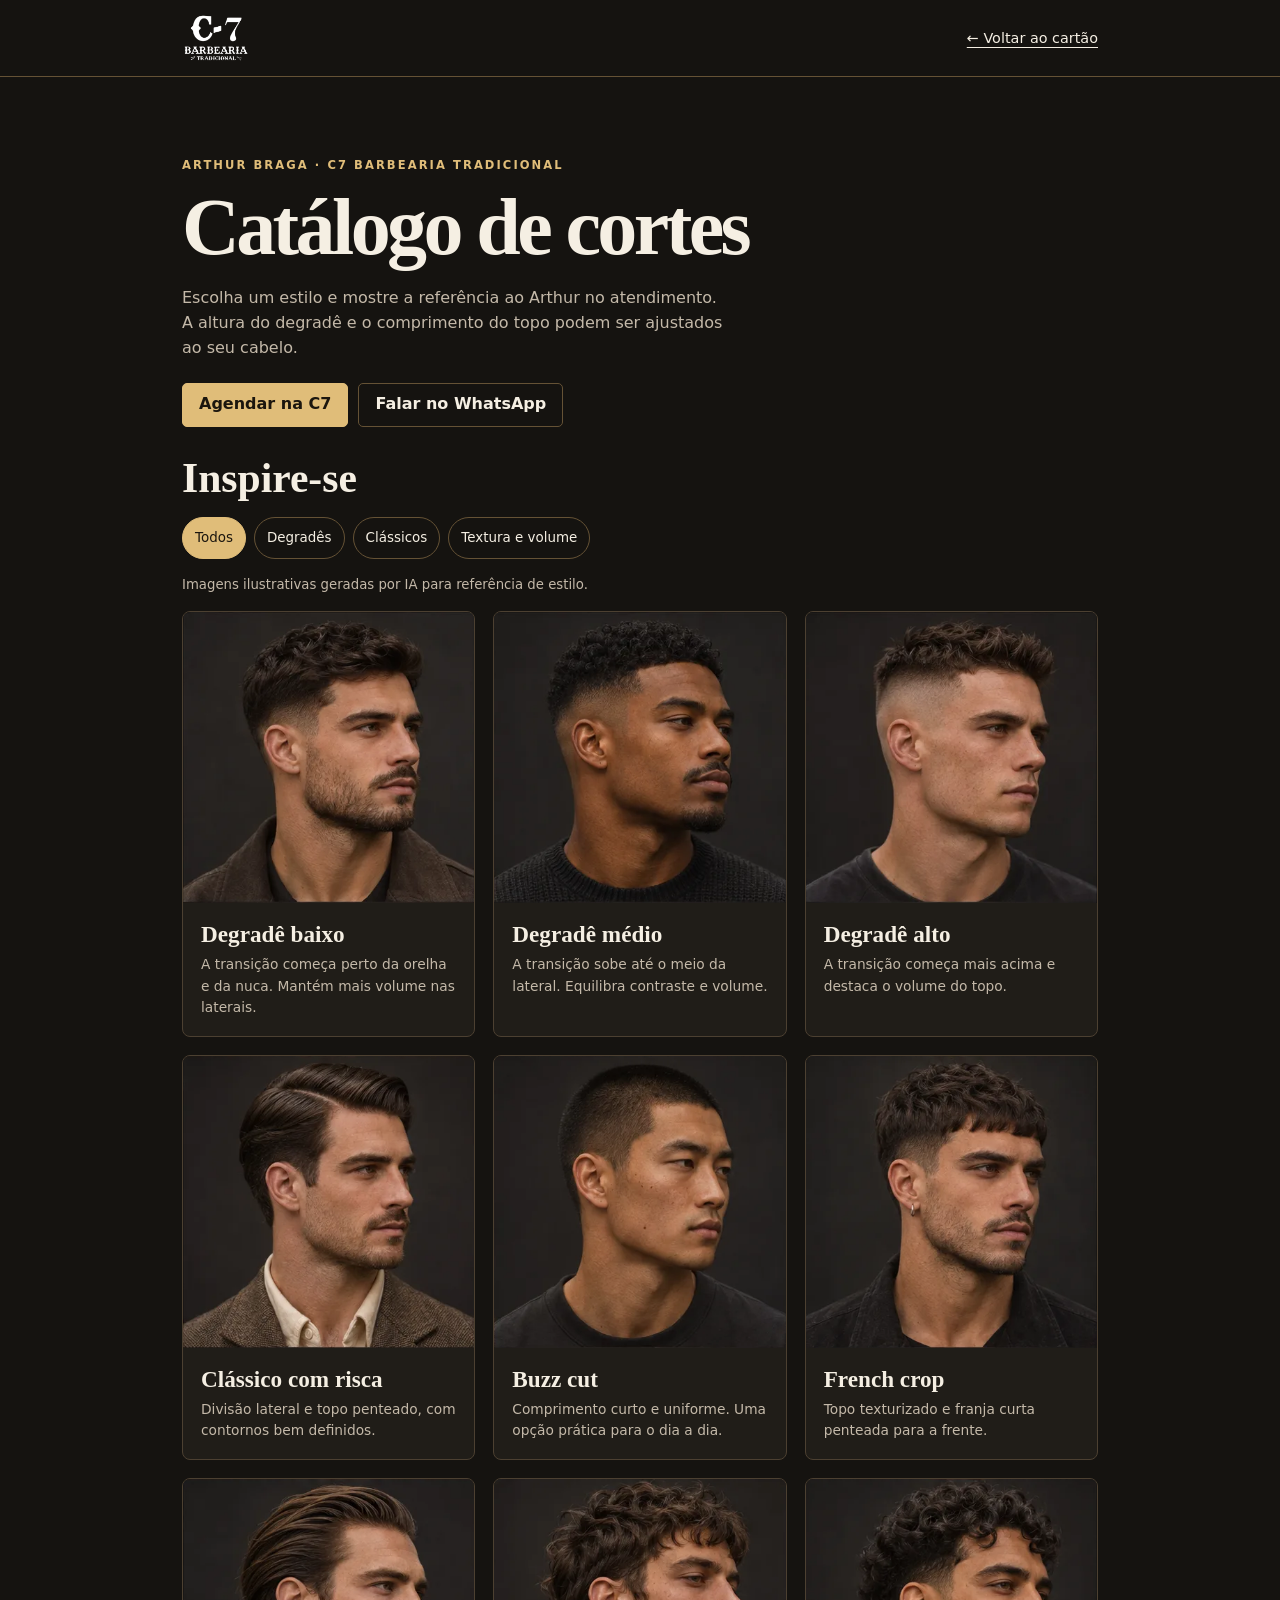
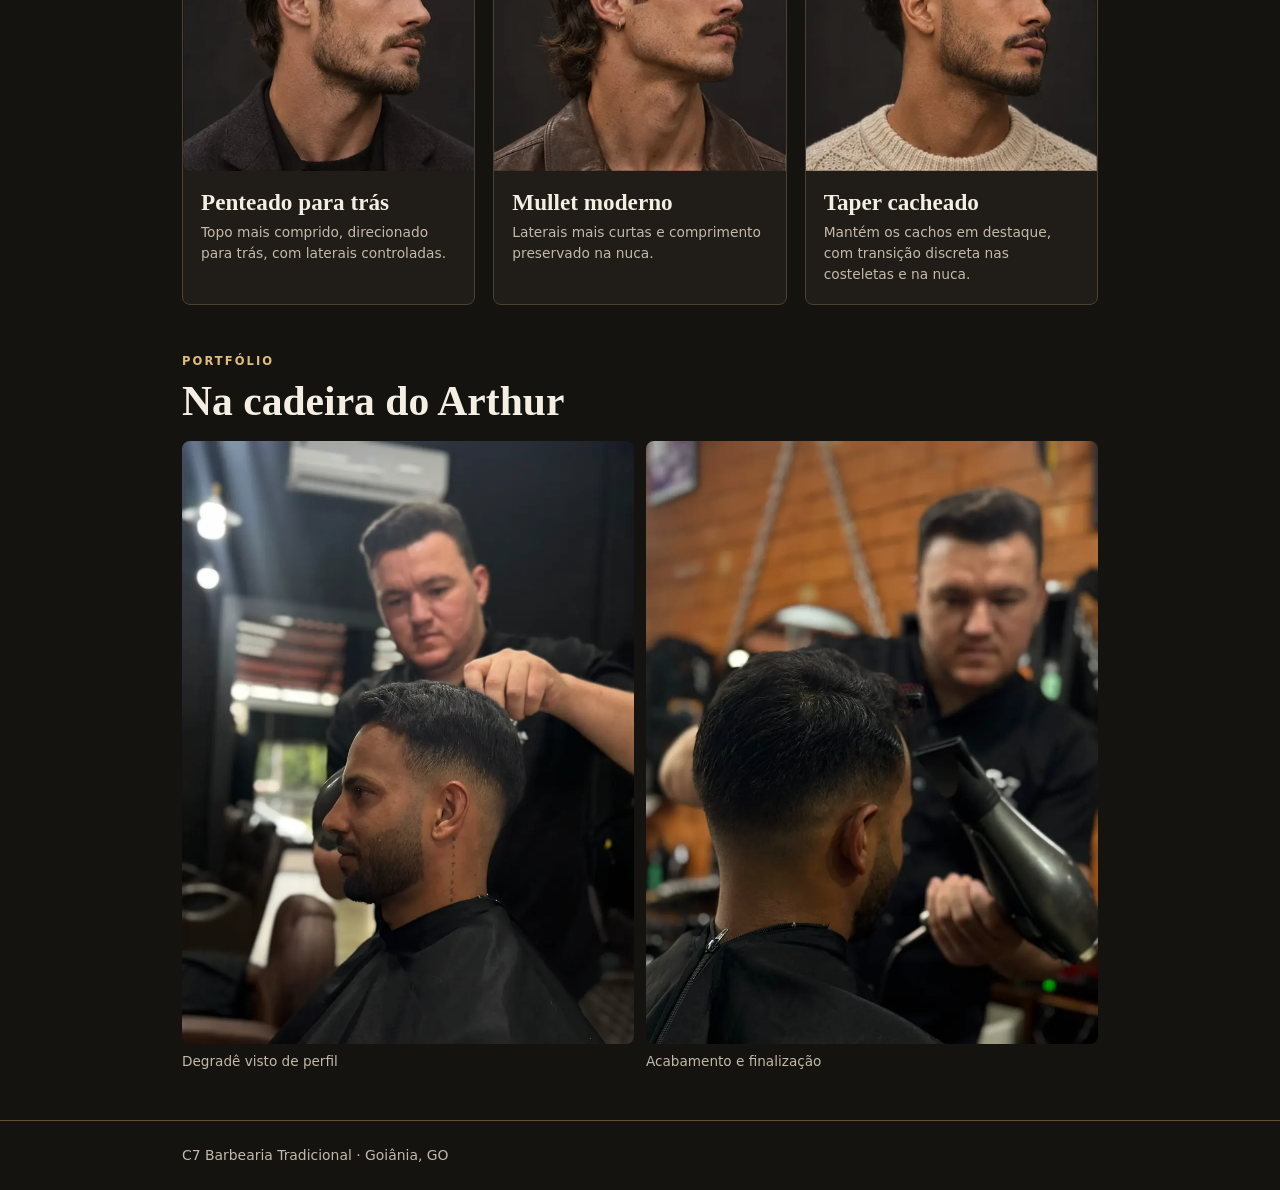
==== catalogo/index.html @ 0d9a0e84 "Adiciona catálogo digital de cortes ao cartão do Arthur" ====
<!doctype html>
<html lang="pt-BR">
<head>
<meta charset="utf-8">
<meta name="viewport" content="width=device-width, initial-scale=1">
<title>Catálogo de cortes | Arthur Braga · C7 Barbearia</title>
<meta name="description" content="Explore referências de cortes masculinos e conheça o trabalho do Arthur na C7 Barbearia Tradicional.">
<link rel="icon" href="/logo.webp">
<meta name="theme-color" content="#151310">
<style>
:root{color-scheme:dark;--bg:#151310;--panel:#201d18;--gold:#e0bd79;--text:#f5efe3;--muted:#c4b9a9;--line:#655235}
*{box-sizing:border-box}
body{margin:0;background:var(--bg);color:var(--text);font:16px/1.55 system-ui,sans-serif}
[hidden]{display:none!important}
a{color:inherit}
a:focus-visible,button:focus-visible{outline:2px solid var(--gold);outline-offset:4px}
.wrap{max-width:1000px;margin:auto;padding-inline:clamp(16px,4vw,42px)}
header{border-bottom:1px solid var(--line)}
.bar{display:flex;justify-content:space-between;align-items:center;gap:18px;padding-block:12px}
.bar img{display:block;width:68px;height:52px;object-fit:contain}
.back{font-size:.9rem;text-underline-offset:4px}
.intro{padding-block:clamp(36px,8vw,80px) 28px}
.kicker{color:var(--gold);letter-spacing:.18em;text-transform:uppercase;font-size:.72rem;font-weight:700;margin:0 0 8px}
h1,h2,h3{font-family:Georgia,serif;line-height:1.12;margin:0}
h1{font-size:clamp(2.6rem,7vw,5rem);letter-spacing:-.045em}
h2{font-size:clamp(1.6rem,4vw,2.6rem)}
h3{font-size:clamp(1.06rem,2.5vw,1.45rem)}
p{margin:0}
.lead{max-width:550px;color:var(--muted);margin:14px 0 22px}
.actions{display:flex;gap:10px;flex-wrap:wrap}
.button{display:inline-flex;align-items:center;justify-content:center;min-height:44px;padding:8px 16px;border:1px solid var(--line);border-radius:5px;text-decoration:none;font-weight:650}
.primary{background:var(--gold);border-color:var(--gold);color:#1b160e}
section{margin-bottom:48px}
.filters{display:flex;flex-wrap:wrap;gap:8px;margin:16px 0}
.filters button{font:inherit;font-size:.84rem;color:var(--text);background:transparent;border:1px solid var(--line);border-radius:100px;padding:8px 12px;min-height:42px;cursor:pointer}
.filters button[aria-pressed=true]{background:var(--gold);color:#1b160e;border-color:var(--gold)}
.note{color:var(--muted);font-size:.83rem;margin:10px 0 15px}
.grid{display:grid;grid-template-columns:repeat(2,minmax(0,1fr));gap:12px}
@media(min-width:700px){.grid{grid-template-columns:repeat(3,minmax(0,1fr));gap:18px}}
.style{background:var(--panel);border:1px solid #4c4031;border-radius:8px;overflow:hidden}
.portrait{aspect-ratio:1;background:#2c2823 url('./referencias.webp') no-repeat;background-size:300% 300%;background-position:var(--x) var(--y)}
.copy{padding:clamp(10px,2vw,18px)}
.copy p{color:var(--muted);font-size:.86rem;margin-top:7px}
.work{display:grid;grid-template-columns:1fr 1fr;gap:12px;margin-top:16px}
figure{margin:0}
.work img{display:block;width:100%;height:auto;border-radius:8px}
figcaption{color:var(--muted);font-size:.85rem;margin-top:7px}
footer{padding-block:24px;border-top:1px solid var(--line);color:var(--muted);font-size:.87rem}
</style>
</head>
<body>
<header><div class="wrap bar"><a href="/" aria-label="Cartão do Arthur"><img src="/logo.webp" alt="C7 Barbearia Tradicional"></a><a class="back" href="/">← Voltar ao cartão</a></div></header>
<main class="wrap">
<div class="intro">
<p class="kicker">Arthur Braga · C7 Barbearia Tradicional</p>
<h1>Catálogo de cortes</h1>
<p class="lead">Escolha um estilo e mostre a referência ao Arthur no atendimento. A altura do degradê e o comprimento do topo podem ser ajustados ao seu cabelo.</p>
<div class="actions"><a class="button primary" href="https://c7barbeariatradicional.com.br/">Agendar na C7</a><a class="button" href="https://wa.me/message/7AZPO5FSDTE3I1">Falar no WhatsApp</a></div>
</div>
<section aria-labelledby="inspire">
<h2 id="inspire">Inspire-se</h2>
<div class="filters" role="group" aria-label="Filtrar estilos" hidden>
<button type="button" data-filter="todos" aria-pressed="true">Todos</button>
<button type="button" data-filter="degrade" aria-pressed="false">Degradês</button>
<button type="button" data-filter="classico" aria-pressed="false">Clássicos</button>
<button type="button" data-filter="textura" aria-pressed="false">Textura e volume</button>
</div>
<p class="note">Imagens ilustrativas geradas por IA para referência de estilo.</p>
<div class="grid">
<article class="style" data-category="degrade">
<div class="portrait" role="img" aria-label="Referência visual de degradê baixo" style="--x:0%;--y:0%"></div>
<div class="copy"><h3>Degradê baixo</h3><p>A transição começa perto da orelha e da nuca. Mantém mais volume nas laterais.</p></div>
</article>
<article class="style" data-category="degrade">
<div class="portrait" role="img" aria-label="Referência visual de degradê médio" style="--x:50%;--y:0%"></div>
<div class="copy"><h3>Degradê médio</h3><p>A transição sobe até o meio da lateral. Equilibra contraste e volume.</p></div>
</article>
<article class="style" data-category="degrade">
<div class="portrait" role="img" aria-label="Referência visual de degradê alto" style="--x:100%;--y:0%"></div>
<div class="copy"><h3>Degradê alto</h3><p>A transição começa mais acima e destaca o volume do topo.</p></div>
</article>
<article class="style" data-category="classico">
<div class="portrait" role="img" aria-label="Referência visual de clássico com risca" style="--x:0%;--y:50%"></div>
<div class="copy"><h3>Clássico com risca</h3><p>Divisão lateral e topo penteado, com contornos bem definidos.</p></div>
</article>
<article class="style" data-category="classico">
<div class="portrait" role="img" aria-label="Referência visual de buzz cut" style="--x:50%;--y:50%"></div>
<div class="copy"><h3>Buzz cut</h3><p>Comprimento curto e uniforme. Uma opção prática para o dia a dia.</p></div>
</article>
<article class="style" data-category="textura">
<div class="portrait" role="img" aria-label="Referência visual de french crop" style="--x:100%;--y:50%"></div>
<div class="copy"><h3>French crop</h3><p>Topo texturizado e franja curta penteada para a frente.</p></div>
</article>
<article class="style" data-category="classico">
<div class="portrait" role="img" aria-label="Referência visual de penteado para trás" style="--x:0%;--y:100%"></div>
<div class="copy"><h3>Penteado para trás</h3><p>Topo mais comprido, direcionado para trás, com laterais controladas.</p></div>
</article>
<article class="style" data-category="textura">
<div class="portrait" role="img" aria-label="Referência visual de mullet moderno" style="--x:50%;--y:100%"></div>
<div class="copy"><h3>Mullet moderno</h3><p>Laterais mais curtas e comprimento preservado na nuca.</p></div>
</article>
<article class="style" data-category="textura">
<div class="portrait" role="img" aria-label="Referência visual de taper cacheado" style="--x:100%;--y:100%"></div>
<div class="copy"><h3>Taper cacheado</h3><p>Mantém os cachos em destaque, com transição discreta nas costeletas e na nuca.</p></div>
</article>
</div>
</section>
<section aria-labelledby="work">
<p class="kicker">Portfólio</p>
<h2 id="work">Na cadeira do Arthur</h2>
<div class="work">
<figure><img src="/corte.webp" width="900" height="1200" loading="lazy" alt="Arthur trabalhando no topo de um corte com degradê"><figcaption>Degradê visto de perfil</figcaption></figure>
<figure><img src="/acabamento.webp" width="900" height="1200" loading="lazy" alt="Arthur finalizando um corte com secador"><figcaption>Acabamento e finalização</figcaption></figure>
</div>
</section>
</main>
<footer><div class="wrap">C7 Barbearia Tradicional · Goiânia, GO</div></footer>
<script>
const filters = document.querySelector('.filters');
const buttons = [...filters.querySelectorAll('button')];
const cards = [...document.querySelectorAll('.style')];
filters.hidden = false;
filters.addEventListener('click', (event) => {
  const button = event.target.closest('button[data-filter]');
  if (!button) return;
  const category = button.dataset.filter;
  for (const option of buttons) option.setAttribute('aria-pressed', String(option === button));
  for (const card of cards) card.hidden = category !== 'todos' && card.dataset.category !== category;
});
</script>
</body>
</html>
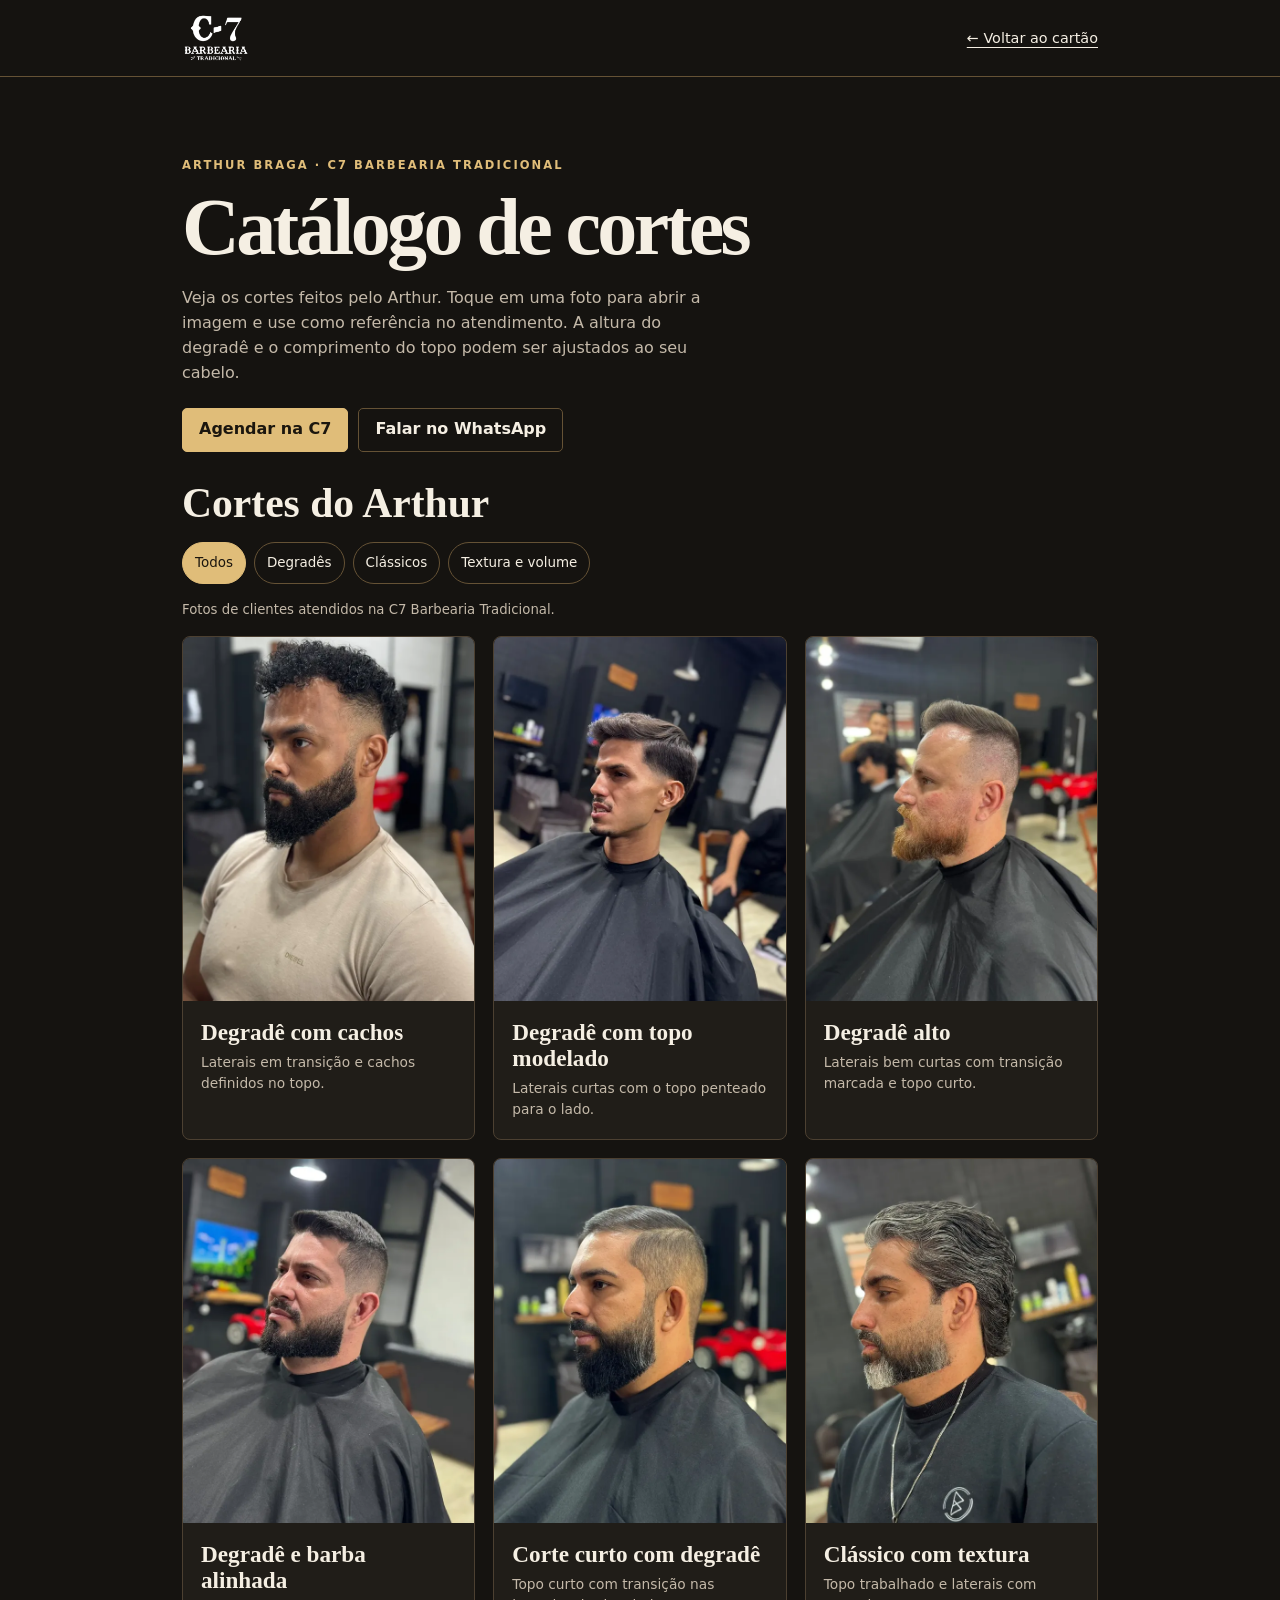
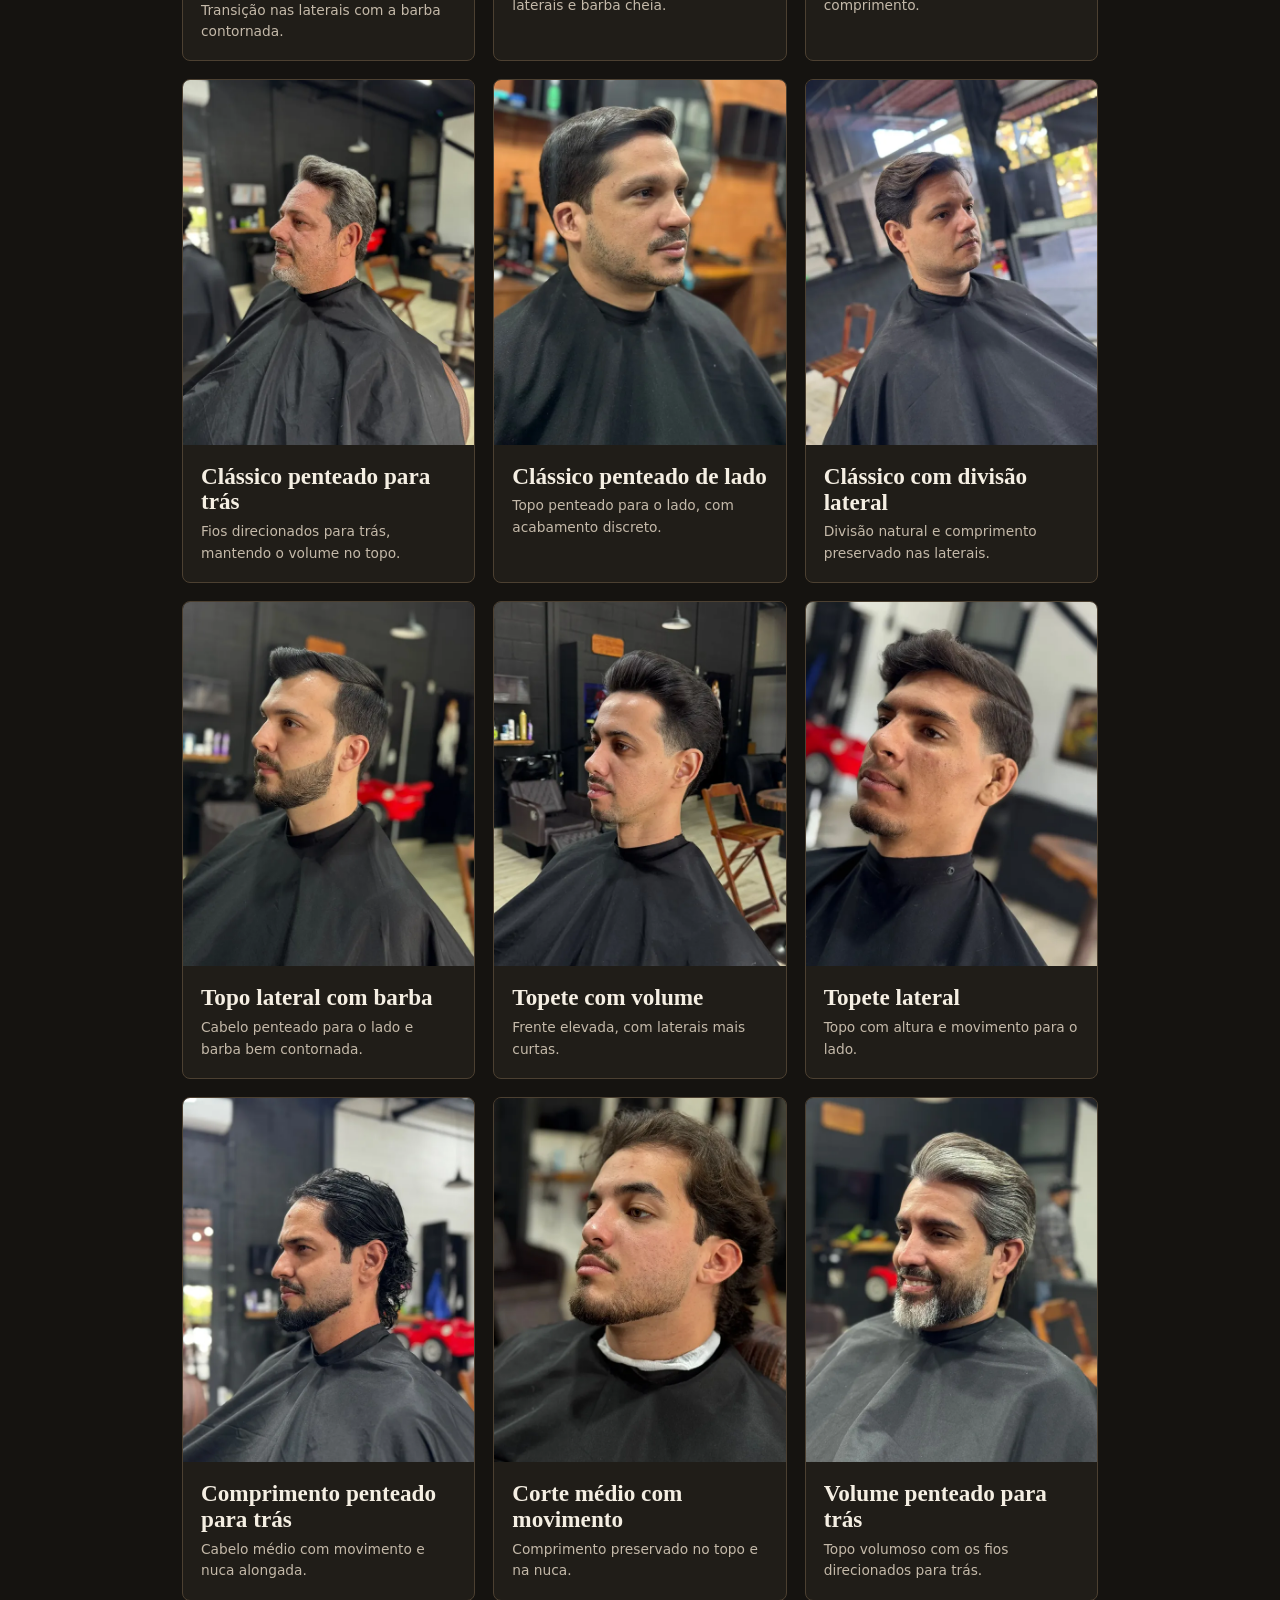
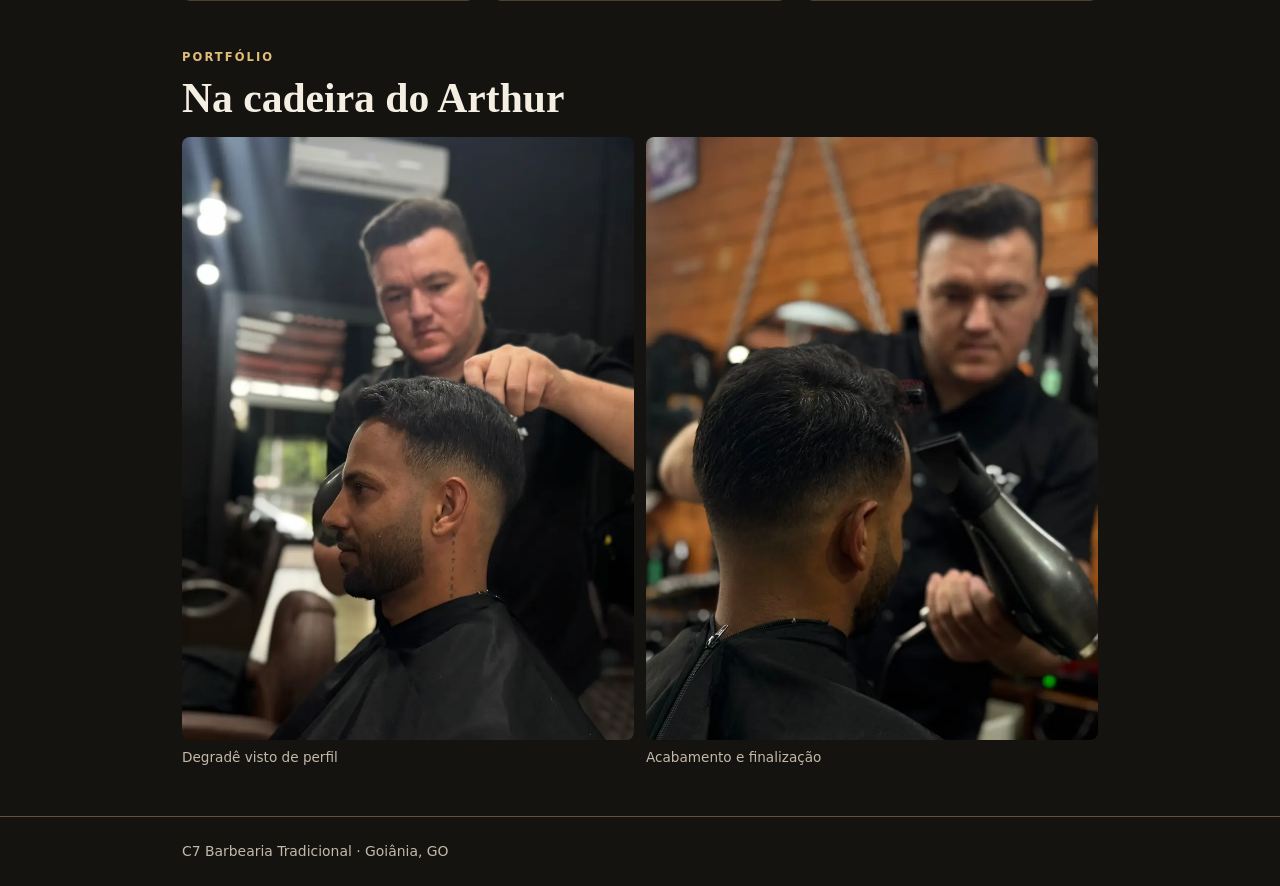
==== commit 6125edc5: "Substitui referências ilustradas por cortes reais do Arthur" ====
--- a/catalogo/index.html
+++ b/catalogo/index.html
@@ -38,7 +38,9 @@
 .grid{display:grid;grid-template-columns:repeat(2,minmax(0,1fr));gap:12px}
 @media(min-width:700px){.grid{grid-template-columns:repeat(3,minmax(0,1fr));gap:18px}}
 .style{background:var(--panel);border:1px solid #4c4031;border-radius:8px;overflow:hidden}
-.portrait{aspect-ratio:1;background:#2c2823 url('./referencias.webp') no-repeat;background-size:300% 300%;background-position:var(--x) var(--y)}
+.portrait{display:block;aspect-ratio:4/5;background:#2c2823;overflow:hidden}
+.portrait img{display:block;width:100%;height:100%;object-fit:cover;object-position:center 37%}
+.portrait:focus-visible{outline-offset:-4px}
 .copy{padding:clamp(10px,2vw,18px)}
 .copy p{color:var(--muted);font-size:.86rem;margin-top:7px}
 .work{display:grid;grid-template-columns:1fr 1fr;gap:12px;margin-top:16px}
@@ -54,54 +56,108 @@
 <div class="intro">
 <p class="kicker">Arthur Braga · C7 Barbearia Tradicional</p>
 <h1>Catálogo de cortes</h1>
-<p class="lead">Escolha um estilo e mostre a referência ao Arthur no atendimento. A altura do degradê e o comprimento do topo podem ser ajustados ao seu cabelo.</p>
+<p class="lead">Veja os cortes feitos pelo Arthur. Toque em uma foto para abrir a imagem e use como referência no atendimento. A altura do degradê e o comprimento do topo podem ser ajustados ao seu cabelo.</p>
 <div class="actions"><a class="button primary" href="https://c7barbeariatradicional.com.br/">Agendar na C7</a><a class="button" href="https://wa.me/message/7AZPO5FSDTE3I1">Falar no WhatsApp</a></div>
 </div>
 <section aria-labelledby="inspire">
-<h2 id="inspire">Inspire-se</h2>
+<h2 id="inspire">Cortes do Arthur</h2>
 <div class="filters" role="group" aria-label="Filtrar estilos" hidden>
 <button type="button" data-filter="todos" aria-pressed="true">Todos</button>
 <button type="button" data-filter="degrade" aria-pressed="false">Degradês</button>
 <button type="button" data-filter="classico" aria-pressed="false">Clássicos</button>
 <button type="button" data-filter="textura" aria-pressed="false">Textura e volume</button>
 </div>
-<p class="note">Imagens ilustrativas geradas por IA para referência de estilo.</p>
+<p class="note">Fotos de clientes atendidos na C7 Barbearia Tradicional.</p>
 <div class="grid">
 <article class="style" data-category="degrade">
-<div class="portrait" role="img" aria-label="Referência visual de degradê baixo" style="--x:0%;--y:0%"></div>
-<div class="copy"><h3>Degradê baixo</h3><p>A transição começa perto da orelha e da nuca. Mantém mais volume nas laterais.</p></div>
+<a class="portrait" href="./cortes/3.webp" aria-label="Ampliar foto de degradê com cachos">
+<img src="./cortes/3.webp" alt="Degradê com cachos" loading="lazy" decoding="async">
+</a>
+<div class="copy"><h3>Degradê com cachos</h3><p>Laterais em transição e cachos definidos no topo.</p></div>
 </article>
 <article class="style" data-category="degrade">
-<div class="portrait" role="img" aria-label="Referência visual de degradê médio" style="--x:50%;--y:0%"></div>
-<div class="copy"><h3>Degradê médio</h3><p>A transição sobe até o meio da lateral. Equilibra contraste e volume.</p></div>
+<a class="portrait" href="./cortes/48.webp" aria-label="Ampliar foto de degradê com topo modelado">
+<img src="./cortes/48.webp" alt="Degradê com topo modelado" loading="lazy" decoding="async">
+</a>
+<div class="copy"><h3>Degradê com topo modelado</h3><p>Laterais curtas com o topo penteado para o lado.</p></div>
 </article>
 <article class="style" data-category="degrade">
-<div class="portrait" role="img" aria-label="Referência visual de degradê alto" style="--x:100%;--y:0%"></div>
-<div class="copy"><h3>Degradê alto</h3><p>A transição começa mais acima e destaca o volume do topo.</p></div>
+<a class="portrait" href="./cortes/43.webp" aria-label="Ampliar foto de degradê alto">
+<img src="./cortes/43.webp" alt="Degradê alto" loading="lazy" decoding="async">
+</a>
+<div class="copy"><h3>Degradê alto</h3><p>Laterais bem curtas com transição marcada e topo curto.</p></div>
+</article>
+<article class="style" data-category="degrade">
+<a class="portrait" href="./cortes/14.webp" aria-label="Ampliar foto de degradê e barba alinhada">
+<img src="./cortes/14.webp" alt="Degradê e barba alinhada" loading="lazy" decoding="async">
+</a>
+<div class="copy"><h3>Degradê e barba alinhada</h3><p>Transição nas laterais com a barba contornada.</p></div>
+</article>
+<article class="style" data-category="degrade">
+<a class="portrait" href="./cortes/51.webp" aria-label="Ampliar foto de corte curto com degradê">
+<img src="./cortes/51.webp" alt="Corte curto com degradê" loading="lazy" decoding="async">
+</a>
+<div class="copy"><h3>Corte curto com degradê</h3><p>Topo curto com transição nas laterais e barba cheia.</p></div>
 </article>
 <article class="style" data-category="classico">
-<div class="portrait" role="img" aria-label="Referência visual de clássico com risca" style="--x:0%;--y:50%"></div>
-<div class="copy"><h3>Clássico com risca</h3><p>Divisão lateral e topo penteado, com contornos bem definidos.</p></div>
+<a class="portrait" href="./cortes/19.webp" aria-label="Ampliar foto de clássico com textura">
+<img src="./cortes/19.webp" alt="Clássico com textura" loading="lazy" decoding="async">
+</a>
+<div class="copy"><h3>Clássico com textura</h3><p>Topo trabalhado e laterais com comprimento.</p></div>
 </article>
 <article class="style" data-category="classico">
-<div class="portrait" role="img" aria-label="Referência visual de buzz cut" style="--x:50%;--y:50%"></div>
-<div class="copy"><h3>Buzz cut</h3><p>Comprimento curto e uniforme. Uma opção prática para o dia a dia.</p></div>
+<a class="portrait" href="./cortes/25.webp" aria-label="Ampliar foto de clássico penteado para trás">
+<img src="./cortes/25.webp" alt="Clássico penteado para trás" loading="lazy" decoding="async">
+</a>
+<div class="copy"><h3>Clássico penteado para trás</h3><p>Fios direcionados para trás, mantendo o volume no topo.</p></div>
+</article>
+<article class="style" data-category="classico">
+<a class="portrait" href="./cortes/37.webp" aria-label="Ampliar foto de clássico penteado de lado">
+<img src="./cortes/37.webp" alt="Clássico penteado de lado" loading="lazy" decoding="async">
+</a>
+<div class="copy"><h3>Clássico penteado de lado</h3><p>Topo penteado para o lado, com acabamento discreto.</p></div>
+</article>
+<article class="style" data-category="classico">
+<a class="portrait" href="./cortes/46.webp" aria-label="Ampliar foto de clássico com divisão lateral">
+<img src="./cortes/46.webp" alt="Clássico com divisão lateral" loading="lazy" decoding="async">
+</a>
+<div class="copy"><h3>Clássico com divisão lateral</h3><p>Divisão natural e comprimento preservado nas laterais.</p></div>
+</article>
+<article class="style" data-category="classico">
+<a class="portrait" href="./cortes/49.webp" aria-label="Ampliar foto de topo lateral com barba">
+<img src="./cortes/49.webp" alt="Topo lateral com barba" loading="lazy" decoding="async">
+</a>
+<div class="copy"><h3>Topo lateral com barba</h3><p>Cabelo penteado para o lado e barba bem contornada.</p></div>
 </article>
 <article class="style" data-category="textura">
-<div class="portrait" role="img" aria-label="Referência visual de french crop" style="--x:100%;--y:50%"></div>
-<div class="copy"><h3>French crop</h3><p>Topo texturizado e franja curta penteada para a frente.</p></div>
-</article>
-<article class="style" data-category="classico">
-<div class="portrait" role="img" aria-label="Referência visual de penteado para trás" style="--x:0%;--y:100%"></div>
-<div class="copy"><h3>Penteado para trás</h3><p>Topo mais comprido, direcionado para trás, com laterais controladas.</p></div>
+<a class="portrait" href="./cortes/57.webp" aria-label="Ampliar foto de topete com volume">
+<img src="./cortes/57.webp" alt="Topete com volume" loading="lazy" decoding="async">
+</a>
+<div class="copy"><h3>Topete com volume</h3><p>Frente elevada, com laterais mais curtas.</p></div>
 </article>
 <article class="style" data-category="textura">
-<div class="portrait" role="img" aria-label="Referência visual de mullet moderno" style="--x:50%;--y:100%"></div>
-<div class="copy"><h3>Mullet moderno</h3><p>Laterais mais curtas e comprimento preservado na nuca.</p></div>
+<a class="portrait" href="./cortes/36.webp" aria-label="Ampliar foto de topete lateral">
+<img src="./cortes/36.webp" alt="Topete lateral" loading="lazy" decoding="async">
+</a>
+<div class="copy"><h3>Topete lateral</h3><p>Topo com altura e movimento para o lado.</p></div>
 </article>
 <article class="style" data-category="textura">
-<div class="portrait" role="img" aria-label="Referência visual de taper cacheado" style="--x:100%;--y:100%"></div>
-<div class="copy"><h3>Taper cacheado</h3><p>Mantém os cachos em destaque, com transição discreta nas costeletas e na nuca.</p></div>
+<a class="portrait" href="./cortes/5.webp" aria-label="Ampliar foto de comprimento penteado para trás">
+<img src="./cortes/5.webp" alt="Comprimento penteado para trás" loading="lazy" decoding="async">
+</a>
+<div class="copy"><h3>Comprimento penteado para trás</h3><p>Cabelo médio com movimento e nuca alongada.</p></div>
+</article>
+<article class="style" data-category="textura">
+<a class="portrait" href="./cortes/1.webp" aria-label="Ampliar foto de corte médio com movimento">
+<img src="./cortes/1.webp" alt="Corte médio com movimento" loading="lazy" decoding="async">
+</a>
+<div class="copy"><h3>Corte médio com movimento</h3><p>Comprimento preservado no topo e na nuca.</p></div>
+</article>
+<article class="style" data-category="textura">
+<a class="portrait" href="./cortes/22.webp" aria-label="Ampliar foto de volume penteado para trás">
+<img src="./cortes/22.webp" alt="Volume penteado para trás" loading="lazy" decoding="async">
+</a>
+<div class="copy"><h3>Volume penteado para trás</h3><p>Topo volumoso com os fios direcionados para trás.</p></div>
 </article>
 </div>
 </section>
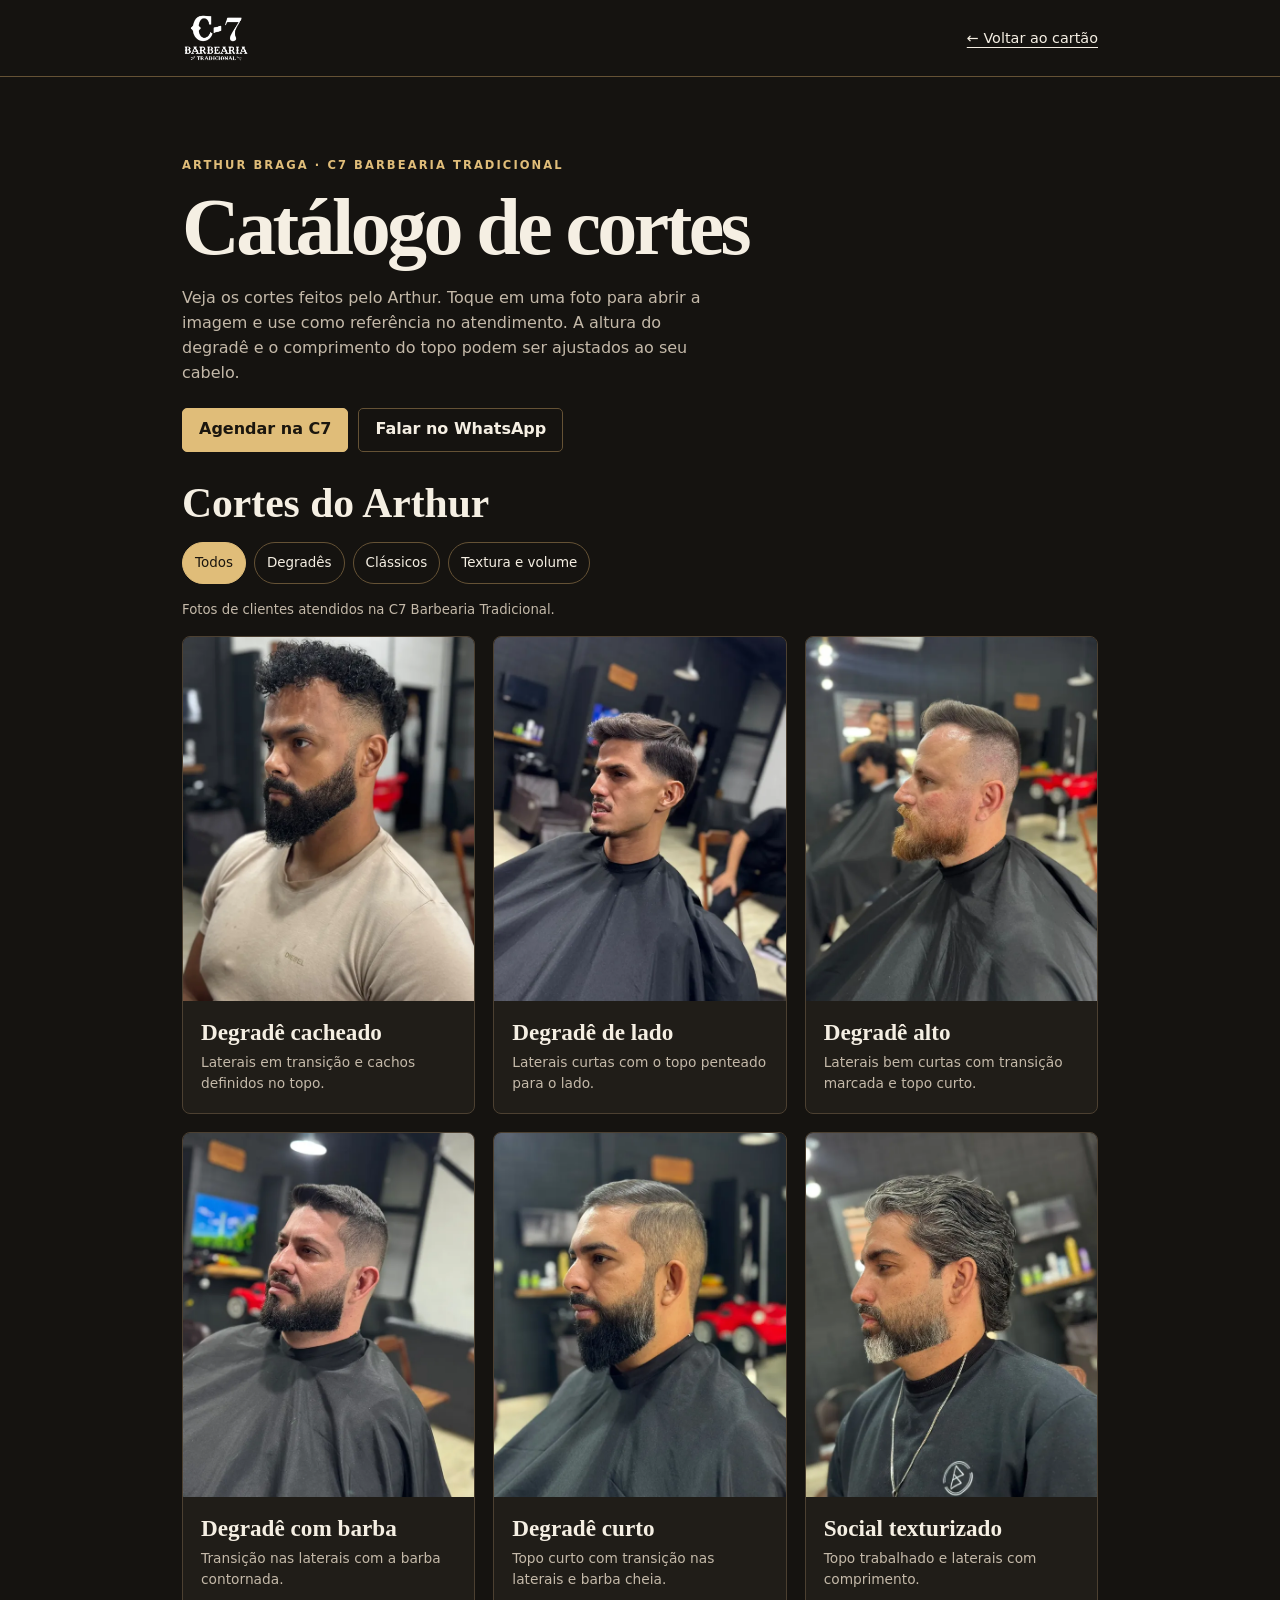
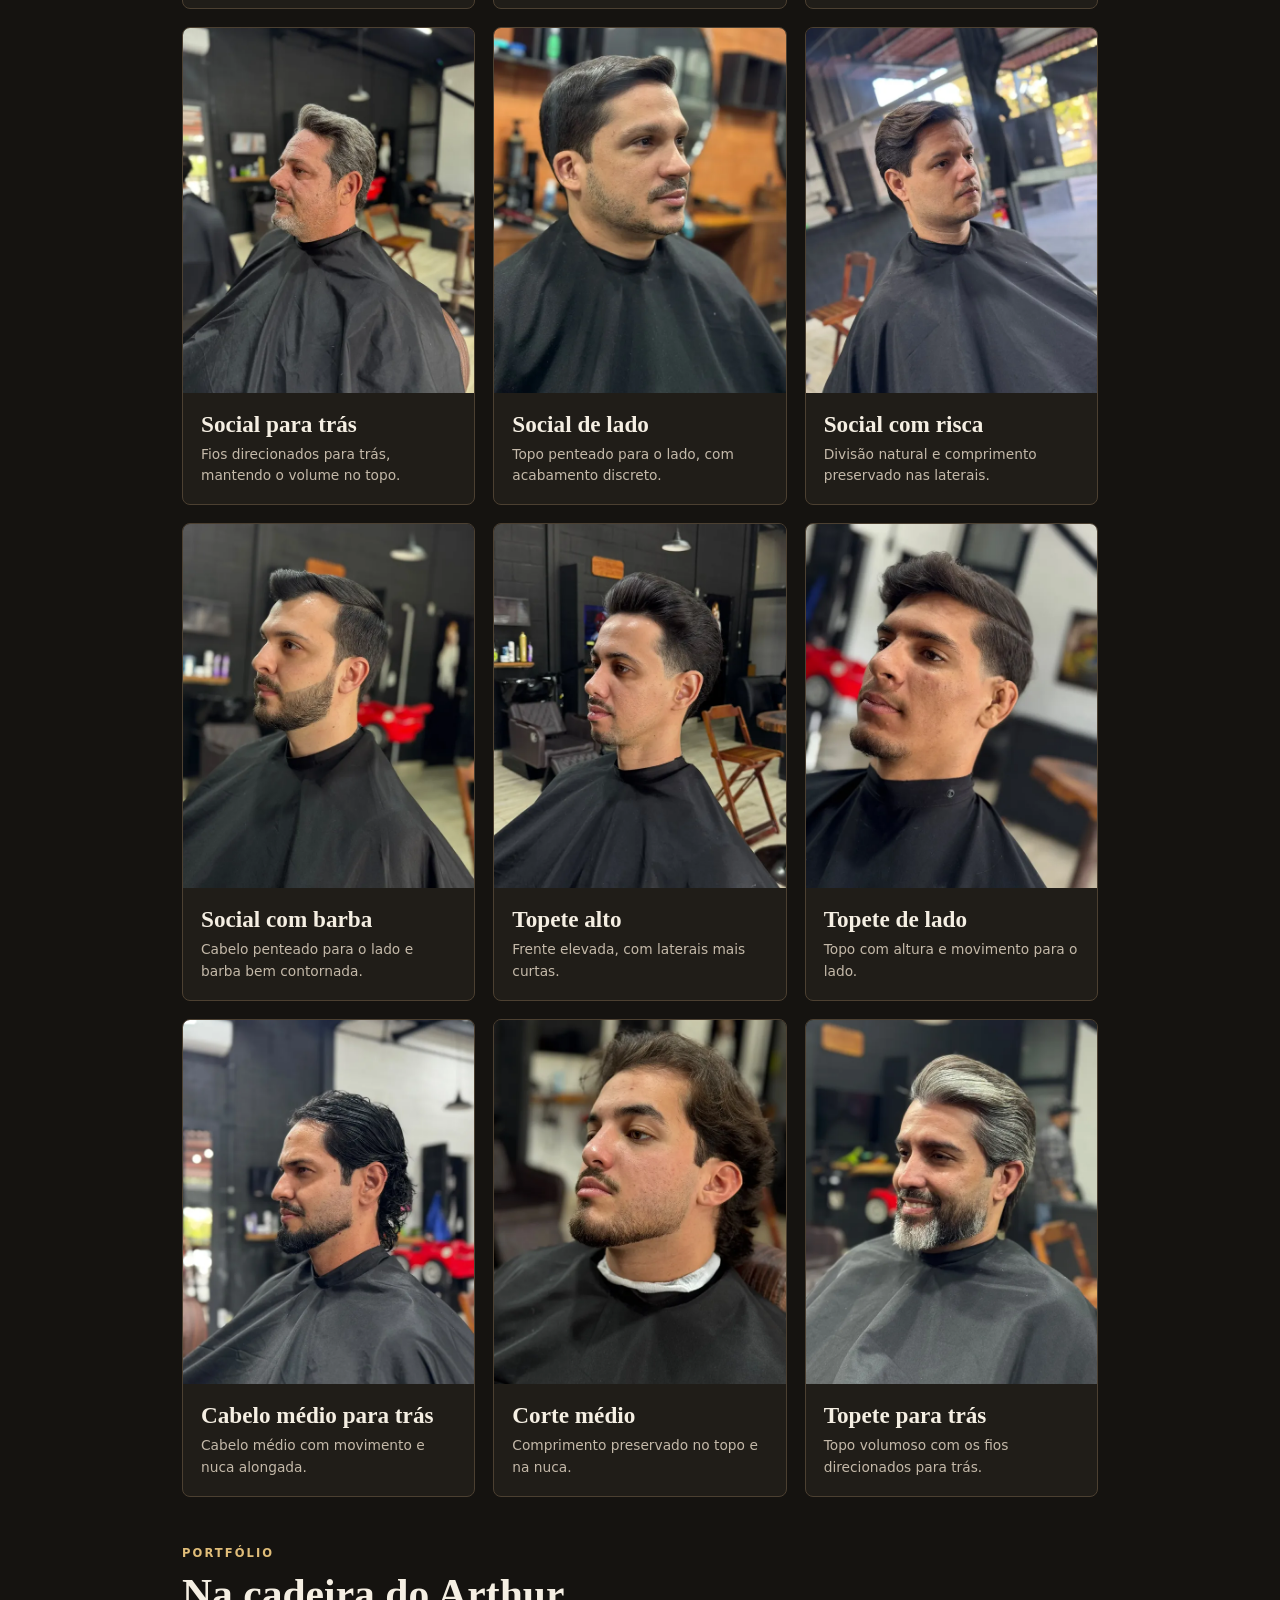
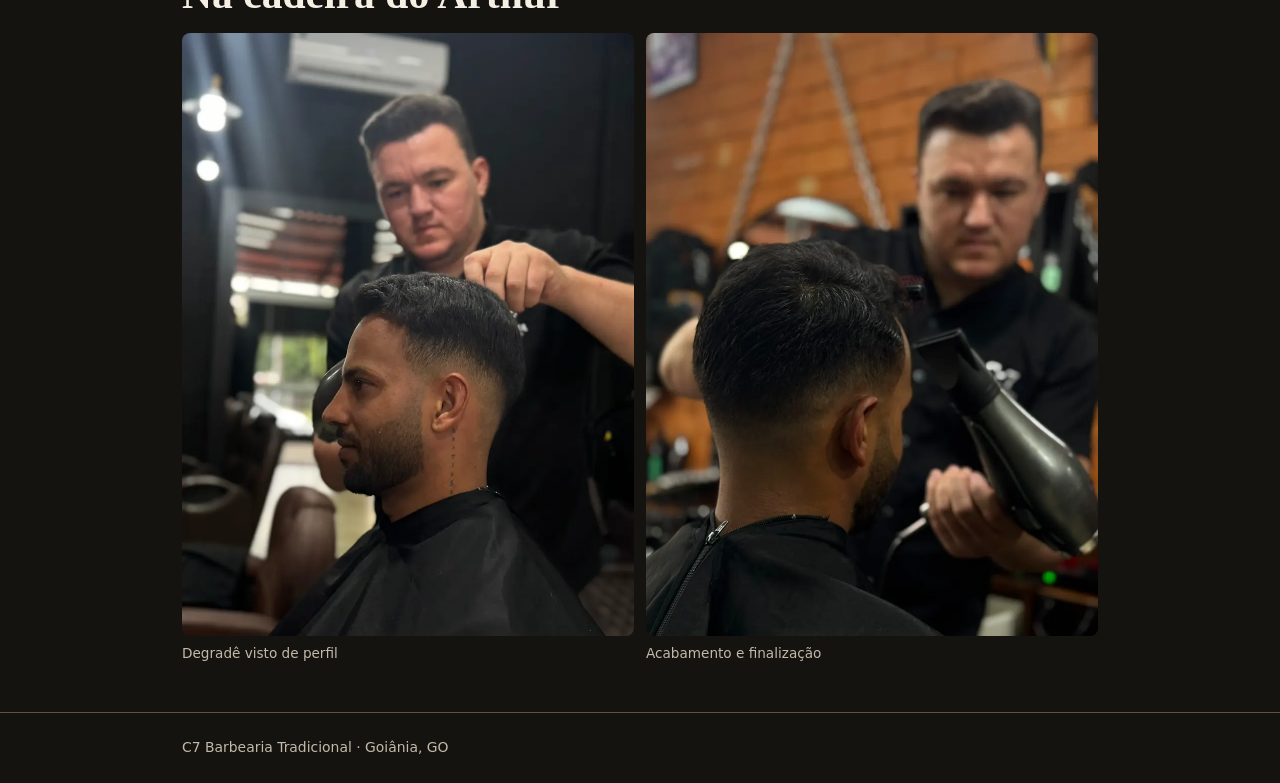
==== commit 8c06ee1d: "Simplifica os nomes dos cortes no catálogo" ====
--- a/catalogo/index.html
+++ b/catalogo/index.html
@@ -70,94 +70,94 @@
 <p class="note">Fotos de clientes atendidos na C7 Barbearia Tradicional.</p>
 <div class="grid">
 <article class="style" data-category="degrade">
-<a class="portrait" href="./cortes/3.webp" aria-label="Ampliar foto de degradê com cachos">
-<img src="./cortes/3.webp" alt="Degradê com cachos" loading="lazy" decoding="async">
+<a class="portrait" href="./cortes/3.webp" aria-label="Ampliar foto: Degradê cacheado">
+<img src="./cortes/3.webp" alt="Degradê cacheado" loading="lazy" decoding="async">
 </a>
-<div class="copy"><h3>Degradê com cachos</h3><p>Laterais em transição e cachos definidos no topo.</p></div>
+<div class="copy"><h3>Degradê cacheado</h3><p>Laterais em transição e cachos definidos no topo.</p></div>
 </article>
 <article class="style" data-category="degrade">
-<a class="portrait" href="./cortes/48.webp" aria-label="Ampliar foto de degradê com topo modelado">
-<img src="./cortes/48.webp" alt="Degradê com topo modelado" loading="lazy" decoding="async">
+<a class="portrait" href="./cortes/48.webp" aria-label="Ampliar foto: Degradê de lado">
+<img src="./cortes/48.webp" alt="Degradê de lado" loading="lazy" decoding="async">
 </a>
-<div class="copy"><h3>Degradê com topo modelado</h3><p>Laterais curtas com o topo penteado para o lado.</p></div>
+<div class="copy"><h3>Degradê de lado</h3><p>Laterais curtas com o topo penteado para o lado.</p></div>
 </article>
 <article class="style" data-category="degrade">
-<a class="portrait" href="./cortes/43.webp" aria-label="Ampliar foto de degradê alto">
+<a class="portrait" href="./cortes/43.webp" aria-label="Ampliar foto: Degradê alto">
 <img src="./cortes/43.webp" alt="Degradê alto" loading="lazy" decoding="async">
 </a>
 <div class="copy"><h3>Degradê alto</h3><p>Laterais bem curtas com transição marcada e topo curto.</p></div>
 </article>
 <article class="style" data-category="degrade">
-<a class="portrait" href="./cortes/14.webp" aria-label="Ampliar foto de degradê e barba alinhada">
-<img src="./cortes/14.webp" alt="Degradê e barba alinhada" loading="lazy" decoding="async">
+<a class="portrait" href="./cortes/14.webp" aria-label="Ampliar foto: Degradê com barba">
+<img src="./cortes/14.webp" alt="Degradê com barba" loading="lazy" decoding="async">
 </a>
-<div class="copy"><h3>Degradê e barba alinhada</h3><p>Transição nas laterais com a barba contornada.</p></div>
+<div class="copy"><h3>Degradê com barba</h3><p>Transição nas laterais com a barba contornada.</p></div>
 </article>
 <article class="style" data-category="degrade">
-<a class="portrait" href="./cortes/51.webp" aria-label="Ampliar foto de corte curto com degradê">
-<img src="./cortes/51.webp" alt="Corte curto com degradê" loading="lazy" decoding="async">
+<a class="portrait" href="./cortes/51.webp" aria-label="Ampliar foto: Degradê curto">
+<img src="./cortes/51.webp" alt="Degradê curto" loading="lazy" decoding="async">
 </a>
-<div class="copy"><h3>Corte curto com degradê</h3><p>Topo curto com transição nas laterais e barba cheia.</p></div>
+<div class="copy"><h3>Degradê curto</h3><p>Topo curto com transição nas laterais e barba cheia.</p></div>
 </article>
 <article class="style" data-category="classico">
-<a class="portrait" href="./cortes/19.webp" aria-label="Ampliar foto de clássico com textura">
-<img src="./cortes/19.webp" alt="Clássico com textura" loading="lazy" decoding="async">
+<a class="portrait" href="./cortes/19.webp" aria-label="Ampliar foto: Social texturizado">
+<img src="./cortes/19.webp" alt="Social texturizado" loading="lazy" decoding="async">
 </a>
-<div class="copy"><h3>Clássico com textura</h3><p>Topo trabalhado e laterais com comprimento.</p></div>
+<div class="copy"><h3>Social texturizado</h3><p>Topo trabalhado e laterais com comprimento.</p></div>
 </article>
 <article class="style" data-category="classico">
-<a class="portrait" href="./cortes/25.webp" aria-label="Ampliar foto de clássico penteado para trás">
-<img src="./cortes/25.webp" alt="Clássico penteado para trás" loading="lazy" decoding="async">
+<a class="portrait" href="./cortes/25.webp" aria-label="Ampliar foto: Social para trás">
+<img src="./cortes/25.webp" alt="Social para trás" loading="lazy" decoding="async">
 </a>
-<div class="copy"><h3>Clássico penteado para trás</h3><p>Fios direcionados para trás, mantendo o volume no topo.</p></div>
+<div class="copy"><h3>Social para trás</h3><p>Fios direcionados para trás, mantendo o volume no topo.</p></div>
 </article>
 <article class="style" data-category="classico">
-<a class="portrait" href="./cortes/37.webp" aria-label="Ampliar foto de clássico penteado de lado">
-<img src="./cortes/37.webp" alt="Clássico penteado de lado" loading="lazy" decoding="async">
+<a class="portrait" href="./cortes/37.webp" aria-label="Ampliar foto: Social de lado">
+<img src="./cortes/37.webp" alt="Social de lado" loading="lazy" decoding="async">
 </a>
-<div class="copy"><h3>Clássico penteado de lado</h3><p>Topo penteado para o lado, com acabamento discreto.</p></div>
+<div class="copy"><h3>Social de lado</h3><p>Topo penteado para o lado, com acabamento discreto.</p></div>
 </article>
 <article class="style" data-category="classico">
-<a class="portrait" href="./cortes/46.webp" aria-label="Ampliar foto de clássico com divisão lateral">
-<img src="./cortes/46.webp" alt="Clássico com divisão lateral" loading="lazy" decoding="async">
+<a class="portrait" href="./cortes/46.webp" aria-label="Ampliar foto: Social com risca">
+<img src="./cortes/46.webp" alt="Social com risca" loading="lazy" decoding="async">
 </a>
-<div class="copy"><h3>Clássico com divisão lateral</h3><p>Divisão natural e comprimento preservado nas laterais.</p></div>
+<div class="copy"><h3>Social com risca</h3><p>Divisão natural e comprimento preservado nas laterais.</p></div>
 </article>
 <article class="style" data-category="classico">
-<a class="portrait" href="./cortes/49.webp" aria-label="Ampliar foto de topo lateral com barba">
-<img src="./cortes/49.webp" alt="Topo lateral com barba" loading="lazy" decoding="async">
+<a class="portrait" href="./cortes/49.webp" aria-label="Ampliar foto: Social com barba">
+<img src="./cortes/49.webp" alt="Social com barba" loading="lazy" decoding="async">
 </a>
-<div class="copy"><h3>Topo lateral com barba</h3><p>Cabelo penteado para o lado e barba bem contornada.</p></div>
+<div class="copy"><h3>Social com barba</h3><p>Cabelo penteado para o lado e barba bem contornada.</p></div>
 </article>
 <article class="style" data-category="textura">
-<a class="portrait" href="./cortes/57.webp" aria-label="Ampliar foto de topete com volume">
-<img src="./cortes/57.webp" alt="Topete com volume" loading="lazy" decoding="async">
+<a class="portrait" href="./cortes/57.webp" aria-label="Ampliar foto: Topete alto">
+<img src="./cortes/57.webp" alt="Topete alto" loading="lazy" decoding="async">
 </a>
-<div class="copy"><h3>Topete com volume</h3><p>Frente elevada, com laterais mais curtas.</p></div>
+<div class="copy"><h3>Topete alto</h3><p>Frente elevada, com laterais mais curtas.</p></div>
 </article>
 <article class="style" data-category="textura">
-<a class="portrait" href="./cortes/36.webp" aria-label="Ampliar foto de topete lateral">
-<img src="./cortes/36.webp" alt="Topete lateral" loading="lazy" decoding="async">
+<a class="portrait" href="./cortes/36.webp" aria-label="Ampliar foto: Topete de lado">
+<img src="./cortes/36.webp" alt="Topete de lado" loading="lazy" decoding="async">
 </a>
-<div class="copy"><h3>Topete lateral</h3><p>Topo com altura e movimento para o lado.</p></div>
+<div class="copy"><h3>Topete de lado</h3><p>Topo com altura e movimento para o lado.</p></div>
 </article>
 <article class="style" data-category="textura">
-<a class="portrait" href="./cortes/5.webp" aria-label="Ampliar foto de comprimento penteado para trás">
-<img src="./cortes/5.webp" alt="Comprimento penteado para trás" loading="lazy" decoding="async">
+<a class="portrait" href="./cortes/5.webp" aria-label="Ampliar foto: Cabelo médio para trás">
+<img src="./cortes/5.webp" alt="Cabelo médio para trás" loading="lazy" decoding="async">
 </a>
-<div class="copy"><h3>Comprimento penteado para trás</h3><p>Cabelo médio com movimento e nuca alongada.</p></div>
+<div class="copy"><h3>Cabelo médio para trás</h3><p>Cabelo médio com movimento e nuca alongada.</p></div>
 </article>
 <article class="style" data-category="textura">
-<a class="portrait" href="./cortes/1.webp" aria-label="Ampliar foto de corte médio com movimento">
-<img src="./cortes/1.webp" alt="Corte médio com movimento" loading="lazy" decoding="async">
+<a class="portrait" href="./cortes/1.webp" aria-label="Ampliar foto: Corte médio">
+<img src="./cortes/1.webp" alt="Corte médio" loading="lazy" decoding="async">
 </a>
-<div class="copy"><h3>Corte médio com movimento</h3><p>Comprimento preservado no topo e na nuca.</p></div>
+<div class="copy"><h3>Corte médio</h3><p>Comprimento preservado no topo e na nuca.</p></div>
 </article>
 <article class="style" data-category="textura">
-<a class="portrait" href="./cortes/22.webp" aria-label="Ampliar foto de volume penteado para trás">
-<img src="./cortes/22.webp" alt="Volume penteado para trás" loading="lazy" decoding="async">
+<a class="portrait" href="./cortes/22.webp" aria-label="Ampliar foto: Topete para trás">
+<img src="./cortes/22.webp" alt="Topete para trás" loading="lazy" decoding="async">
 </a>
-<div class="copy"><h3>Volume penteado para trás</h3><p>Topo volumoso com os fios direcionados para trás.</p></div>
+<div class="copy"><h3>Topete para trás</h3><p>Topo volumoso com os fios direcionados para trás.</p></div>
 </article>
 </div>
 </section>
